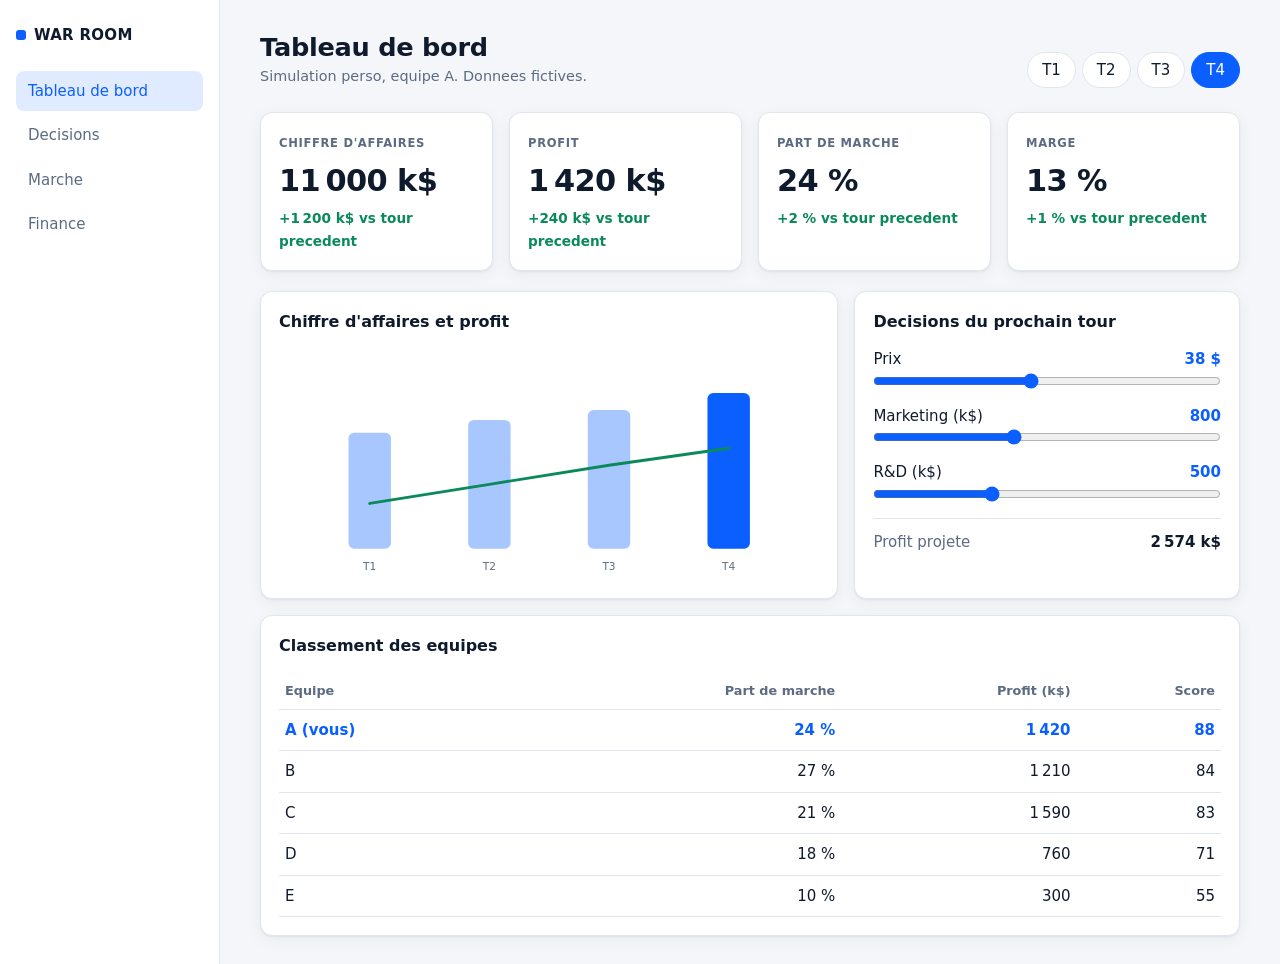
==== war-room/index.html @ fcb9ba8d "feat: add war-room personal dashboard (Capsim-style, no dependencies) Co-Authored-By: Claude Sonnet " ====
<!doctype html>
<html lang="fr">
<head>
<meta charset="utf-8">
<meta name="viewport" content="width=device-width,initial-scale=1">
<title>War Room</title>
<link rel="stylesheet" href="style.css">
</head>
<body>
<div class="app">
<nav aria-label="Navigation"><div class="logo"><i></i>WAR ROOM</div>
<a href="#" aria-current="page">Tableau de bord</a><a href="#">Decisions</a><a href="#">Marche</a><a href="#">Finance</a></nav>
<main>
<header><div><h1>Tableau de bord</h1><p class="sub">Simulation perso, equipe A. Donnees fictives.</p></div>
<div class="rounds" id="rounds" role="group" aria-label="Tour"></div></header>
<section class="kpis" id="kpis" aria-label="Indicateurs"></section>
<div class="grid">
<section class="card"><h2>Chiffre d'affaires et profit</h2><div id="chart"></div></section>
<section class="card"><h2>Decisions du prochain tour</h2>
<div class="field"><label for="price">Prix</label><output id="o-price"></output><input id="price" type="range" min="20" max="60" value="38"></div>
<div class="field"><label for="mkt">Marketing (k$)</label><output id="o-mkt"></output><input id="mkt" type="range" min="0" max="2000" step="50" value="800"></div>
<div class="field"><label for="rd">R&amp;D (k$)</label><output id="o-rd"></output><input id="rd" type="range" min="0" max="1500" step="50" value="500"></div>
<div class="proj"><span>Profit projete</span><b id="proj"></b></div></section>
</div>
<section class="card wide"><h2>Classement des equipes</h2>
<table><thead><tr><th>Equipe</th><th>Part de marche</th><th>Profit (k$)</th><th>Score</th></tr></thead><tbody id="rank"></tbody></table></section>
</main></div>
<script src="app.js"></script>
</body></html>
---- war-room/style.css ----
:root{--bg:#f4f6f9;--surface:#fff;--ink:#0f1b2d;--muted:#5b6b82;--line:#e1e6ee;--brand:#0b5fff;--brand-ink:#fff;--good:#0a8a5a;--bad:#c93a3a;--warn:#b7791f;--r:12px;--sh:0 1px 2px rgba(15,27,45,.06),0 4px 16px rgba(15,27,45,.05)}
@media(prefers-color-scheme:dark){:root{--bg:#0b121d;--surface:#131d2c;--ink:#e8eef8;--muted:#8fa0b8;--line:#22314a;--brand:#4d8dff;--brand-ink:#06101f;--good:#3ecf94;--bad:#ff7a7a;--warn:#e8b04a;--sh:none}}
*{box-sizing:border-box;margin:0}
body{background:var(--bg);color:var(--ink);font:15px/1.5 system-ui,-apple-system,"Segoe UI",sans-serif}
.app{display:grid;grid-template-columns:220px 1fr;min-height:100vh}
nav{background:var(--surface);border-right:1px solid var(--line);padding:24px 16px;display:flex;flex-direction:column;gap:4px}
.logo{font-weight:700;letter-spacing:.02em;margin-bottom:20px;display:flex;gap:8px;align-items:center}
.logo i{width:10px;height:10px;border-radius:3px;background:var(--brand)}
nav a{padding:9px 12px;border-radius:8px;color:var(--muted);text-decoration:none;font-weight:500}
nav a[aria-current]{background:color-mix(in srgb,var(--brand) 12%,transparent);color:var(--brand)}
nav a:hover{color:var(--ink)}
main{padding:28px clamp(16px,4vw,40px);max-width:1200px;width:100%}
header{display:flex;flex-wrap:wrap;justify-content:space-between;gap:12px;align-items:end;margin-bottom:24px}
h1{font-size:1.6rem;letter-spacing:-.01em}
.sub{color:var(--muted);font-size:.9rem}
.rounds{display:flex;gap:6px}
.rounds button{border:1px solid var(--line);background:var(--surface);color:var(--ink);padding:6px 14px;border-radius:999px;cursor:pointer;font:inherit}
.rounds button[aria-pressed=true]{background:var(--brand);color:var(--brand-ink);border-color:var(--brand)}
:focus-visible{outline:2px solid var(--brand);outline-offset:2px}
.kpis{display:grid;grid-template-columns:repeat(auto-fit,minmax(190px,1fr));gap:16px;margin-bottom:20px}
.card{background:var(--surface);border:1px solid var(--line);border-radius:var(--r);box-shadow:var(--sh);padding:18px}
.kpi small{color:var(--muted);text-transform:uppercase;letter-spacing:.06em;font-size:.72rem;font-weight:600}
.kpi b{display:block;font-size:1.9rem;letter-spacing:-.02em;margin:4px 0;font-variant-numeric:tabular-nums}
.delta{font-size:.85rem;font-weight:600}.up{color:var(--good)}.down{color:var(--bad)}
.grid{display:grid;grid-template-columns:3fr 2fr;gap:16px}
h2{font-size:1rem;margin-bottom:14px}
svg{width:100%;height:auto;display:block}
.lbl{fill:var(--muted);font-size:11px}
.field{display:grid;grid-template-columns:1fr auto;gap:2px 12px;margin-bottom:16px}
.field label{font-weight:500}.field output{font-variant-numeric:tabular-nums;color:var(--brand);font-weight:600}
.field input{grid-column:1/-1;width:100%;accent-color:var(--brand)}
.proj{border-top:1px solid var(--line);padding-top:12px;display:flex;justify-content:space-between;color:var(--muted)}
.proj b{color:var(--ink)}
table{width:100%;border-collapse:collapse;font-variant-numeric:tabular-nums}
th,td{text-align:right;padding:9px 6px;border-bottom:1px solid var(--line)}
th:first-child,td:first-child{text-align:left}th{color:var(--muted);font-weight:600;font-size:.8rem}
tr.me td{font-weight:700;color:var(--brand)}
.wide{margin-top:16px}
@media(max-width:860px){.app{grid-template-columns:1fr}nav{flex-direction:row;overflow-x:auto;border-right:0;border-bottom:1px solid var(--line);padding:12px 16px}.logo{margin:0 12px 0 0}.grid{grid-template-columns:1fr}}
@media(prefers-reduced-motion:no-preference){.kpi b,.card{transition:all .2s}}
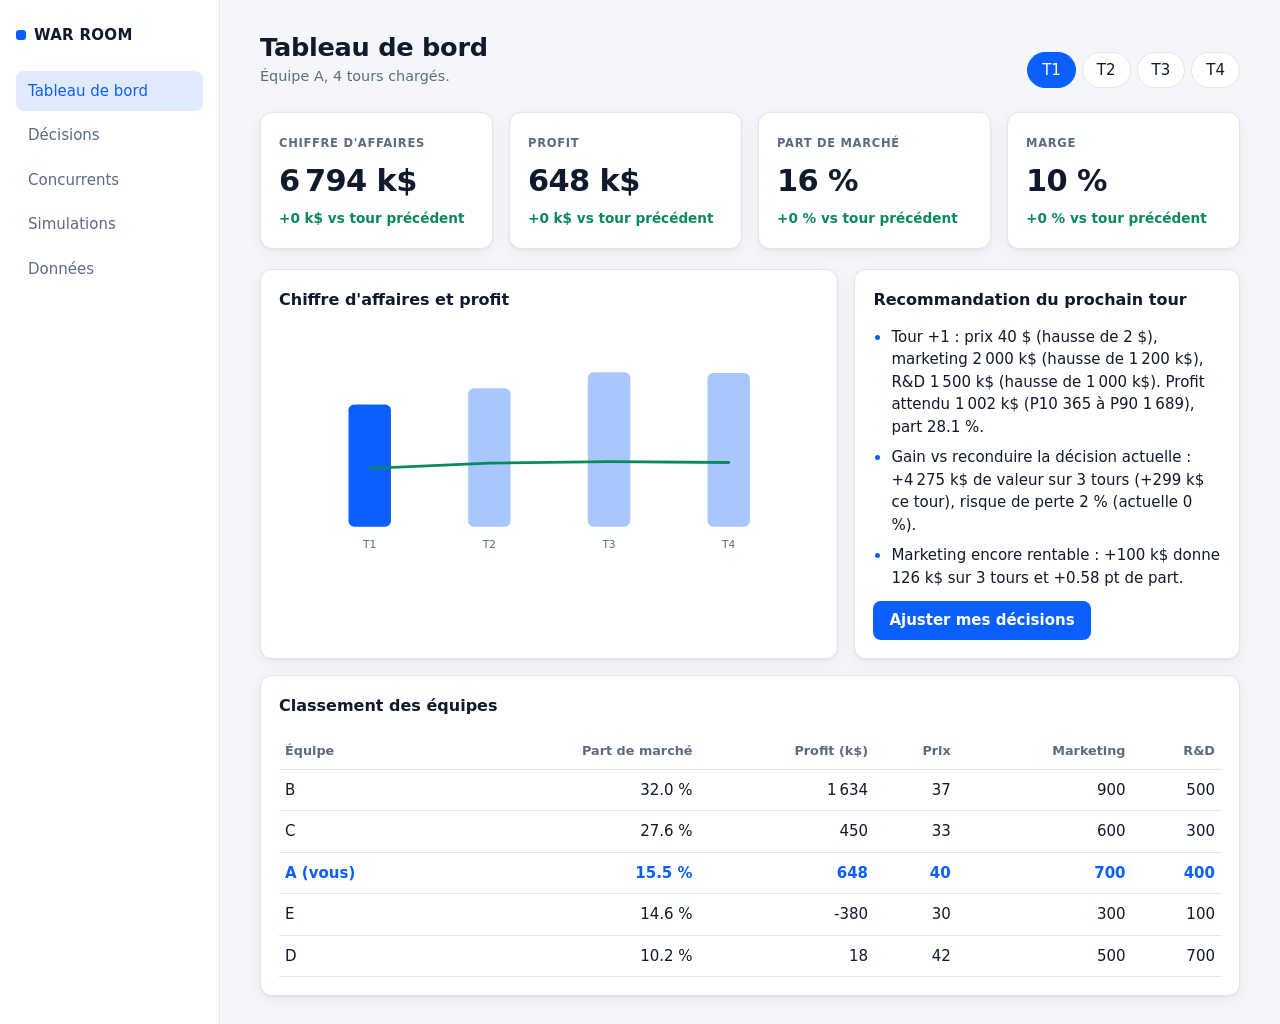
==== commit f9941086: "feat: war-room v2 with calibrated model, Monte-Carlo, multi-round optimizer, competitor forecasts, d" ====
--- a/war-room/index.html
+++ b/war-room/index.html
@@ -8,22 +8,64 @@
 </head>
 <body>
 <div class="app">
-<nav aria-label="Navigation"><div class="logo"><i></i>WAR ROOM</div>
-<a href="#" aria-current="page">Tableau de bord</a><a href="#">Decisions</a><a href="#">Marche</a><a href="#">Finance</a></nav>
+<nav aria-label="Navigation" id="nav"><div class="logo"><i></i>WAR ROOM</div>
+<a href="#dash" data-v="dash">Tableau de bord</a><a href="#dec" data-v="dec">Décisions</a><a href="#mkt" data-v="mkt">Concurrents</a><a href="#sim" data-v="sim">Simulations</a><a href="#data" data-v="data">Données</a></nav>
 <main>
-<header><div><h1>Tableau de bord</h1><p class="sub">Simulation perso, equipe A. Donnees fictives.</p></div>
+<header><div><h1 id="title">Tableau de bord</h1><p class="sub" id="sub"></p></div>
 <div class="rounds" id="rounds" role="group" aria-label="Tour"></div></header>
+
+<div id="v-dash">
 <section class="kpis" id="kpis" aria-label="Indicateurs"></section>
 <div class="grid">
 <section class="card"><h2>Chiffre d'affaires et profit</h2><div id="chart"></div></section>
-<section class="card"><h2>Decisions du prochain tour</h2>
-<div class="field"><label for="price">Prix</label><output id="o-price"></output><input id="price" type="range" min="20" max="60" value="38"></div>
-<div class="field"><label for="mkt">Marketing (k$)</label><output id="o-mkt"></output><input id="mkt" type="range" min="0" max="2000" step="50" value="800"></div>
-<div class="field"><label for="rd">R&amp;D (k$)</label><output id="o-rd"></output><input id="rd" type="range" min="0" max="1500" step="50" value="500"></div>
-<div class="proj"><span>Profit projete</span><b id="proj"></b></div></section>
+<section class="card"><h2>Recommandation du prochain tour</h2><ul class="advice" id="adv-short"></ul><button class="btn" data-go="dec">Ajuster mes décisions</button></section>
 </div>
-<section class="card wide"><h2>Classement des equipes</h2>
-<table><thead><tr><th>Equipe</th><th>Part de marche</th><th>Profit (k$)</th><th>Score</th></tr></thead><tbody id="rank"></tbody></table></section>
+<section class="card wide"><h2>Classement des équipes</h2>
+<table><thead><tr><th>Équipe</th><th>Part de marché</th><th>Profit (k$)</th><th>Prix</th><th>Marketing</th><th>R&amp;D</th></tr></thead><tbody id="rank"></tbody></table></section>
+</div>
+
+<div id="v-dec" hidden>
+<div class="grid">
+<section class="card"><h2>Décisions du prochain tour</h2>
+<div class="field"><label for="price">Prix</label><output id="o-price"></output><input id="price" type="range" min="20" max="60" step="0.5"></div>
+<div class="field"><label for="mkt">Marketing (k$)</label><output id="o-mkt"></output><input id="mkt" type="range" min="0" max="2000" step="50"></div>
+<div class="field"><label for="rd">R&amp;D (k$)</label><output id="o-rd"></output><input id="rd" type="range" min="0" max="1500" step="50"></div>
+<div class="row"><button class="btn" id="apply">Appliquer la recommandation</button><button class="btn ghost" id="hold">Reconduire le tour passé</button></div>
+<div class="proj"><span>Profit projeté (moyenne)</span><b id="proj"></b></div>
+<div class="proj"><span>Fourchette P10 à P90</span><b id="range"></b></div>
+<div class="proj"><span>Part de marché / risque de perte</span><b id="pshare"></b></div></section>
+<section class="card"><h2>Distribution du profit (1 500 simulations)</h2><div id="hist"></div>
+<table class="cmp"><thead><tr><th></th><th>Reconduire</th><th>Recommandé</th><th>Votre choix</th></tr></thead><tbody id="cmp"></tbody></table></section>
+</div>
+<section class="card wide"><h2>Pourquoi cette recommandation</h2><ul class="advice" id="adv"></ul></section>
+</div>
+
+<div id="v-mkt" hidden>
+<div class="row ctl"><label for="aggr">Agressivité des concurrents</label><input id="aggr" type="range" min="-1" max="1" step="0.25" value="0"><output id="o-aggr"></output></div>
+<section class="card"><h2>Mouvements anticipés au prochain tour</h2>
+<table><thead><tr><th>Équipe</th><th>Prix prévu</th><th>Marketing</th><th>R&amp;D</th><th>Part prévue</th><th>Variation</th></tr></thead><tbody id="fc"></tbody></table></section>
+<section class="card wide"><h2>Matrice de réaction : votre profit selon les prix</h2>
+<div class="row ctl"><label for="rival">Concurrent</label><select id="rival"></select></div>
+<p class="sub">Lignes : votre prix recommandé +/- $. Colonnes : prix du concurrent +/- $ par rapport à sa prévision.</p><div id="matrix"></div></section>
+</div>
+
+<div id="v-sim" hidden>
+<div class="row ctl"><label for="obj">Objectif</label><select id="obj"><option value="prudent">Prudent (profit moins risque)</option><option value="profit">Profit moyen max</option><option value="share">Part de marché max</option></select>
+<label for="hz">Tours</label><select id="hz"><option>1</option><option>2</option><option selected>3</option><option>4</option><option>5</option></select></div>
+<section class="card"><h2>Plan optimisé tour par tour</h2>
+<table><thead><tr><th>Tour</th><th>Prix</th><th>Marketing</th><th>R&amp;D</th><th>Profit moyen</th><th>P10 à P90</th><th>Part</th><th>Risque</th></tr></thead><tbody id="plan"></tbody></table></section>
+<section class="card wide"><h2>Sensibilité et analyse du tour sélectionné</h2><div class="row ctl"><label for="pk">Tour</label><select id="pk"></select></div><ul class="advice" id="adv2"></ul></section>
+</div>
+
+<div id="v-data" hidden>
+<section class="card"><h2>Vos données</h2>
+<p class="sub">Collez du JSON ou du CSV (colonnes : round,team,price,mkt,rd,rev,profit,share). Une ligne par équipe et par tour.</p>
+<textarea id="raw" rows="10" spellcheck="false" aria-label="Données"></textarea>
+<div class="row"><label for="me">Votre équipe</label><input id="me" size="6"><button class="btn" id="load">Appliquer</button><button class="btn ghost" id="demo">Exemple</button><button class="btn ghost" id="export">Exporter</button></div>
+<p class="sub" id="msg"></p></section>
+<section class="card wide"><h2>Hypothèses du modèle</h2><div id="params"></div><p class="sub" id="fitinfo"></p></section>
+</div>
 </main></div>
+<script src="model.js"></script>
 <script src="app.js"></script>
 </body></html>
--- a/war-room/style.css
+++ b/war-room/style.css
@@ -38,3 +38,17 @@
 .wide{margin-top:16px}
 @media(max-width:860px){.app{grid-template-columns:1fr}nav{flex-direction:row;overflow-x:auto;border-right:0;border-bottom:1px solid var(--line);padding:12px 16px}.logo{margin:0 12px 0 0}.grid{grid-template-columns:1fr}}
 @media(prefers-reduced-motion:no-preference){.kpi b,.card{transition:all .2s}}
+[hidden]{display:none!important}
+nav a.on{background:color-mix(in srgb,var(--brand) 12%,transparent);color:var(--brand)}
+.row{display:flex;flex-wrap:wrap;gap:10px;align-items:center;margin:12px 0}.ctl{margin-top:0}
+.btn{border:0;background:var(--brand);color:var(--brand-ink);padding:8px 16px;border-radius:8px;font:inherit;font-weight:600;cursor:pointer}
+.btn.ghost{background:transparent;color:var(--brand);border:1px solid var(--line)}
+select,input[type=text],input:not([type]),textarea{background:var(--surface);color:var(--ink);border:1px solid var(--line);border-radius:8px;padding:7px 10px;font:inherit}
+textarea{width:100%;font:12px/1.4 ui-monospace,Menlo,monospace}
+.advice{padding-left:18px;display:grid;gap:8px;margin-bottom:12px}.advice li::marker{color:var(--brand)}
+.grid>.card{min-width:0}section.card{margin-bottom:0}
+.cmp{margin-top:12px;font-size:.9rem}
+.heat td{text-align:center}.heat td.c{font-weight:600}
+.badge{display:inline-block;padding:1px 8px;border-radius:999px;font-size:.75rem;font-weight:600;background:color-mix(in srgb,var(--warn) 18%,transparent);color:var(--warn)}
+.par{display:grid;grid-template-columns:repeat(auto-fit,minmax(200px,1fr));gap:4px 20px}
+.par .field{margin-bottom:8px}
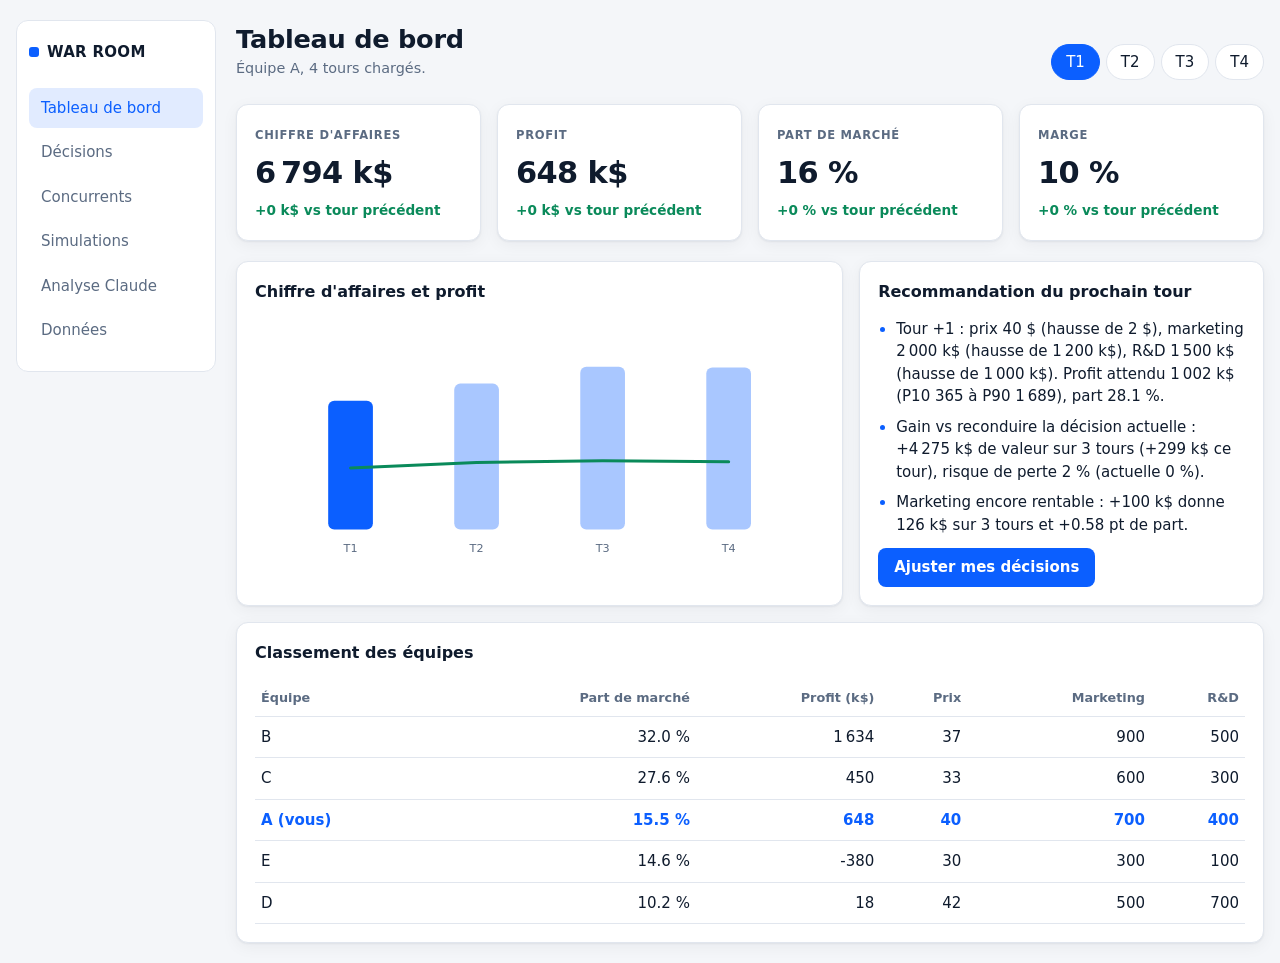
==== commit 51de3887: "feat: war-room artifact build (db persistence, Claude advisor, robustness tests, round append, expor" ====
--- a/war-room/index.html
+++ b/war-room/index.html
@@ -9,7 +9,7 @@
 <body>
 <div class="app">
 <nav aria-label="Navigation" id="nav"><div class="logo"><i></i>WAR ROOM</div>
-<a href="#dash" data-v="dash">Tableau de bord</a><a href="#dec" data-v="dec">Décisions</a><a href="#mkt" data-v="mkt">Concurrents</a><a href="#sim" data-v="sim">Simulations</a><a href="#data" data-v="data">Données</a></nav>
+<a href="#dash" data-v="dash">Tableau de bord</a><a href="#dec" data-v="dec">Décisions</a><a href="#mkt" data-v="mkt">Concurrents</a><a href="#sim" data-v="sim">Simulations</a><a href="#ai" data-v="ai">Analyse Claude</a><a href="#data" data-v="data">Données</a></nav>
 <main>
 <header><div><h1 id="title">Tableau de bord</h1><p class="sub" id="sub"></p></div>
 <div class="rounds" id="rounds" role="group" aria-label="Tour"></div></header>
@@ -54,8 +54,14 @@
 <label for="hz">Tours</label><select id="hz"><option>1</option><option>2</option><option selected>3</option><option>4</option><option>5</option></select></div>
 <section class="card"><h2>Plan optimisé tour par tour</h2>
 <table><thead><tr><th>Tour</th><th>Prix</th><th>Marketing</th><th>R&amp;D</th><th>Profit moyen</th><th>P10 à P90</th><th>Part</th><th>Risque</th></tr></thead><tbody id="plan"></tbody></table></section>
+<section class="card wide"><h2>Robustesse du plan</h2><p class="sub">Compare les objectifs et teste la décision recommandée si les concurrents se durcissent ou se relâchent.</p><div class="row"><button class="btn" id="rob-go">Lancer le test</button><button class="btn ghost" id="dlplan">Exporter le plan</button></div><div id="rob"></div></section>
 <section class="card wide"><h2>Sensibilité et analyse du tour sélectionné</h2><div class="row ctl"><label for="pk">Tour</label><select id="pk"></select></div><ul class="advice" id="adv2"></ul></section>
 </div>
+
+<div id="v-ai" hidden>
+<section class="card"><h2>Matériel et consignes</h2><p class="sub">Règles du simulateur, brief du tour, rapports de marché : Claude les lit avec vos résultats chiffrés. Enregistré avec vos données.</p><textarea id="notes" rows="8" aria-label="Matériel"></textarea></section>
+<section class="card wide"><h2>Conseiller</h2><div class="row"><button class="btn" data-ai="plan">Analyser le plan</button><button class="btn ghost" data-ai="challenge">Challenger mes hypothèses</button><button class="btn ghost" data-ai="rivals">Anticiper les concurrents</button></div>
+<div class="row"><label for="q">Question</label><input id="q" size="42"><button class="btn" data-ai="ask">Demander</button></div><p class="sub" id="ai-status"></p><div class="ai-out" id="ai-out" aria-live="polite"></div></section></div>
 
 <div id="v-data" hidden>
 <section class="card"><h2>Vos données</h2>
@@ -63,6 +69,7 @@
 <textarea id="raw" rows="10" spellcheck="false" aria-label="Données"></textarea>
 <div class="row"><label for="me">Votre équipe</label><input id="me" size="6"><button class="btn" id="load">Appliquer</button><button class="btn ghost" id="demo">Exemple</button><button class="btn ghost" id="export">Exporter</button></div>
 <p class="sub" id="msg"></p></section>
+<section class="card wide"><h2>Ajouter le tour qui vient de se jouer</h2><p class="sub">Une ligne par équipe : team,price,mkt,rd,rev,profit,share (avec l'en-tête). Le modèle se recalibre.</p><textarea id="nr" rows="5" spellcheck="false" aria-label="Nouveau tour"></textarea><div class="row"><button class="btn" id="addround">Ajouter le tour</button><button class="btn ghost" id="dldata">Télécharger les données</button></div></section>
 <section class="card wide"><h2>Hypothèses du modèle</h2><div id="params"></div><p class="sub" id="fitinfo"></p></section>
 </div>
 </main></div>
--- a/war-room/style.css
+++ b/war-room/style.css
@@ -1,15 +1,18 @@
-:root{--bg:#f4f6f9;--surface:#fff;--ink:#0f1b2d;--muted:#5b6b82;--line:#e1e6ee;--brand:#0b5fff;--brand-ink:#fff;--good:#0a8a5a;--bad:#c93a3a;--warn:#b7791f;--r:12px;--sh:0 1px 2px rgba(15,27,45,.06),0 4px 16px rgba(15,27,45,.05)}
-@media(prefers-color-scheme:dark){:root{--bg:#0b121d;--surface:#131d2c;--ink:#e8eef8;--muted:#8fa0b8;--line:#22314a;--brand:#4d8dff;--brand-ink:#06101f;--good:#3ecf94;--bad:#ff7a7a;--warn:#e8b04a;--sh:none}}
+:root{--font:Inter,system-ui,-apple-system,"Segoe UI",sans-serif;--font-h:"Space Grotesk",Inter,system-ui,sans-serif;--bg:#f4f6f9;--surface:#fff;--ink:#0f1b2d;--muted:#5b6b82;--line:#e1e6ee;--brand:#0b5fff;--brand-ink:#fff;--good:#0a8a5a;--bad:#c93a3a;--warn:#b7791f;--r:12px;--sh:0 1px 2px rgba(15,27,45,.06),0 4px 16px rgba(15,27,45,.05)}
+@media(prefers-color-scheme:dark){:root:not([data-theme="light"]){--bg:#0b121d;--surface:#131d2c;--ink:#e8eef8;--muted:#8fa0b8;--line:#22314a;--brand:#4d8dff;--brand-ink:#06101f;--good:#3ecf94;--bad:#ff7a7a;--warn:#e8b04a;--sh:none;color-scheme:dark}}
+:root[data-theme="dark"]{--bg:#0b121d;--surface:#131d2c;--ink:#e8eef8;--muted:#8fa0b8;--line:#22314a;--brand:#4d8dff;--brand-ink:#06101f;--good:#3ecf94;--bad:#ff7a7a;--warn:#e8b04a;--sh:none;color-scheme:dark}
 *{box-sizing:border-box;margin:0}
-body{background:var(--bg);color:var(--ink);font:15px/1.5 system-ui,-apple-system,"Segoe UI",sans-serif}
-.app{display:grid;grid-template-columns:220px 1fr;min-height:100vh}
-nav{background:var(--surface);border-right:1px solid var(--line);padding:24px 16px;display:flex;flex-direction:column;gap:4px}
+body{background:var(--bg);color:var(--ink);font:15px/1.5 var(--font);padding-block:20px;padding-left:max(16px,env(safe-area-inset-left,0px));padding-right:max(16px,env(safe-area-inset-right,0px))}
+h1,h2,.logo,.kpi b{font-family:var(--font-h)}
+.ai-out{white-space:pre-wrap;line-height:1.65;margin-top:8px}.ai-out:empty{display:none}
+.app{display:grid;grid-template-columns:200px minmax(0,1fr);gap:20px;max-width:1280px;margin:0 auto}
+nav{background:var(--surface);border:1px solid var(--line);border-radius:var(--r);align-self:start;position:sticky;top:20px;padding:20px 12px;display:flex;flex-direction:column;gap:4px}
 .logo{font-weight:700;letter-spacing:.02em;margin-bottom:20px;display:flex;gap:8px;align-items:center}
 .logo i{width:10px;height:10px;border-radius:3px;background:var(--brand)}
 nav a{padding:9px 12px;border-radius:8px;color:var(--muted);text-decoration:none;font-weight:500}
 nav a[aria-current]{background:color-mix(in srgb,var(--brand) 12%,transparent);color:var(--brand)}
 nav a:hover{color:var(--ink)}
-main{padding:28px clamp(16px,4vw,40px);max-width:1200px;width:100%}
+main{min-width:0;width:100%}
 header{display:flex;flex-wrap:wrap;justify-content:space-between;gap:12px;align-items:end;margin-bottom:24px}
 h1{font-size:1.6rem;letter-spacing:-.01em}
 .sub{color:var(--muted);font-size:.9rem}
@@ -36,7 +39,7 @@
 th:first-child,td:first-child{text-align:left}th{color:var(--muted);font-weight:600;font-size:.8rem}
 tr.me td{font-weight:700;color:var(--brand)}
 .wide{margin-top:16px}
-@media(max-width:860px){.app{grid-template-columns:1fr}nav{flex-direction:row;overflow-x:auto;border-right:0;border-bottom:1px solid var(--line);padding:12px 16px}.logo{margin:0 12px 0 0}.grid{grid-template-columns:1fr}}
+@media(max-width:860px){.app{grid-template-columns:minmax(0,1fr)}.kpi b{font-size:1.5rem}table{display:block;overflow-x:auto}nav{flex-direction:row;overflow-x:auto;position:static;padding:10px 12px}nav a{white-space:nowrap}.logo{margin:0 12px 0 0}.grid{grid-template-columns:1fr}}
 @media(prefers-reduced-motion:no-preference){.kpi b,.card{transition:all .2s}}
 [hidden]{display:none!important}
 nav a.on{background:color-mix(in srgb,var(--brand) 12%,transparent);color:var(--brand)}
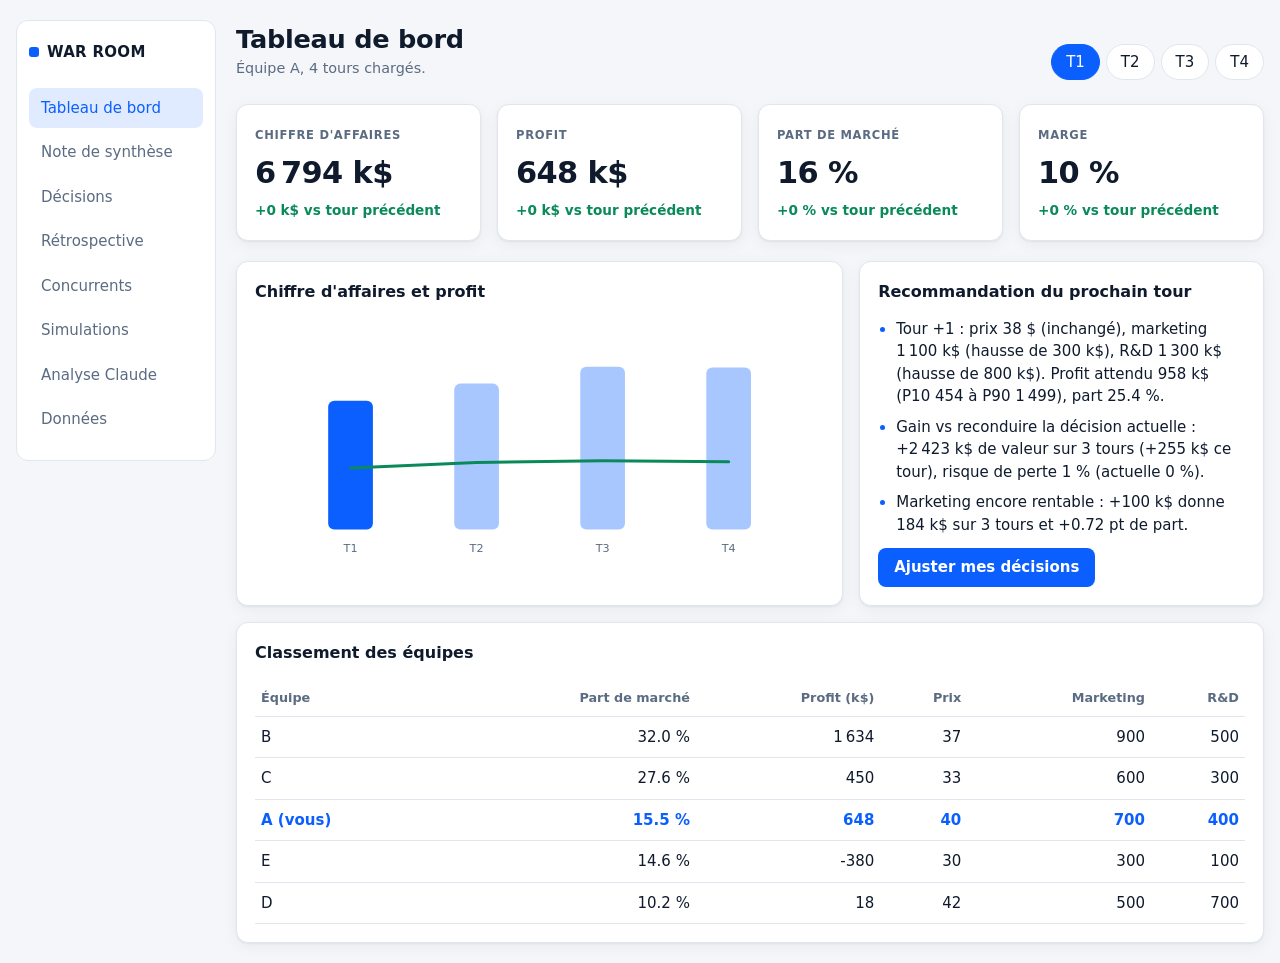
==== commit b7717139: "feat: war-room consulting-grade advisor (retrospective, strategic options, reaction rules, lever cur" ====
--- a/war-room/index.html
+++ b/war-room/index.html
@@ -9,7 +9,7 @@
 <body>
 <div class="app">
 <nav aria-label="Navigation" id="nav"><div class="logo"><i></i>WAR ROOM</div>
-<a href="#dash" data-v="dash">Tableau de bord</a><a href="#dec" data-v="dec">Décisions</a><a href="#mkt" data-v="mkt">Concurrents</a><a href="#sim" data-v="sim">Simulations</a><a href="#ai" data-v="ai">Analyse Claude</a><a href="#data" data-v="data">Données</a></nav>
+<a href="#dash" data-v="dash">Tableau de bord</a><a href="#brief" data-v="brief">Note de synthèse</a><a href="#dec" data-v="dec">Décisions</a><a href="#retro" data-v="retro">Rétrospective</a><a href="#mkt" data-v="mkt">Concurrents</a><a href="#sim" data-v="sim">Simulations</a><a href="#ai" data-v="ai">Analyse Claude</a><a href="#data" data-v="data">Données</a></nav>
 <main>
 <header><div><h1 id="title">Tableau de bord</h1><p class="sub" id="sub"></p></div>
 <div class="rounds" id="rounds" role="group" aria-label="Tour"></div></header>
@@ -24,6 +24,10 @@
 <table><thead><tr><th>Équipe</th><th>Part de marché</th><th>Profit (k$)</th><th>Prix</th><th>Marketing</th><th>R&amp;D</th></tr></thead><tbody id="rank"></tbody></table></section>
 </div>
 
+<div id="v-brief" hidden><div class="row ctl"><button class="btn" id="dlbrief">Exporter la note (Markdown)</button><span class="sub">Structure : réponse, situation, constats, options, plan, réactions, risques, corrections.</span></div><div id="brief"></div></div>
+
+<div id="v-retro" hidden><div id="retro"></div></div>
+
 <div id="v-dec" hidden>
 <div class="grid">
 <section class="card"><h2>Décisions du prochain tour</h2>
@@ -37,6 +41,7 @@
 <section class="card"><h2>Distribution du profit (1 500 simulations)</h2><div id="hist"></div>
 <table class="cmp"><thead><tr><th></th><th>Reconduire</th><th>Recommandé</th><th>Votre choix</th></tr></thead><tbody id="cmp"></tbody></table></section>
 </div>
+<section class="card wide"><h2>Courbes de réponse par levier</h2><p class="sub">Valeur sur 3 tours (trait plein), profit du tour (pointillé), fourchette P10 à P90 (zone grisée), zone quasi-optimale (bande bleue), votre curseur (trait vertical). Les autres leviers restent à vos valeurs et le budget marketing + R&amp;D borne chaque courbe.</p><div class="curves" id="curves"></div></section>
 <section class="card wide"><h2>Pourquoi cette recommandation</h2><ul class="advice" id="adv"></ul></section>
 </div>
 
@@ -44,6 +49,7 @@
 <div class="row ctl"><label for="aggr">Agressivité des concurrents</label><input id="aggr" type="range" min="-1" max="1" step="0.25" value="0"><output id="o-aggr"></output></div>
 <section class="card"><h2>Mouvements anticipés au prochain tour</h2>
 <table><thead><tr><th>Équipe</th><th>Prix prévu</th><th>Marketing</th><th>R&amp;D</th><th>Part prévue</th><th>Variation</th></tr></thead><tbody id="fc"></tbody></table></section>
+<section class="card wide"><h2>Règles de réaction</h2><p class="sub">Notre meilleur prix selon le prix du concurrent choisi, à marketing et R&amp;D recommandés.</p><div id="rules"></div></section>
 <section class="card wide"><h2>Matrice de réaction : votre profit selon les prix</h2>
 <div class="row ctl"><label for="rival">Concurrent</label><select id="rival"></select></div>
 <p class="sub">Lignes : votre prix recommandé +/- $. Colonnes : prix du concurrent +/- $ par rapport à sa prévision.</p><div id="matrix"></div></section>
@@ -60,7 +66,7 @@
 
 <div id="v-ai" hidden>
 <section class="card"><h2>Matériel et consignes</h2><p class="sub">Règles du simulateur, brief du tour, rapports de marché : Claude les lit avec vos résultats chiffrés. Enregistré avec vos données.</p><textarea id="notes" rows="8" aria-label="Matériel"></textarea></section>
-<section class="card wide"><h2>Conseiller</h2><div class="row"><button class="btn" data-ai="plan">Analyser le plan</button><button class="btn ghost" data-ai="challenge">Challenger mes hypothèses</button><button class="btn ghost" data-ai="rivals">Anticiper les concurrents</button></div>
+<section class="card wide"><h2>Conseiller</h2><div class="row"><button class="btn" data-ai="plan">Analyser le plan</button><button class="btn ghost" data-ai="challenge">Challenger mes hypothèses</button><button class="btn ghost" data-ai="rivals">Anticiper les concurrents</button><button class="btn ghost" data-ai="retro">Post-mortem des tours</button></div>
 <div class="row"><label for="q">Question</label><input id="q" size="42"><button class="btn" data-ai="ask">Demander</button></div><p class="sub" id="ai-status"></p><div class="ai-out" id="ai-out" aria-live="polite"></div></section></div>
 
 <div id="v-data" hidden>
--- a/war-room/style.css
+++ b/war-room/style.css
@@ -55,3 +55,10 @@
 .badge{display:inline-block;padding:1px 8px;border-radius:999px;font-size:.75rem;font-weight:600;background:color-mix(in srgb,var(--warn) 18%,transparent);color:var(--warn)}
 .par{display:grid;grid-template-columns:repeat(auto-fit,minmax(200px,1fr));gap:4px 20px}
 .par .field{margin-bottom:8px}
+
+.curves{display:grid;grid-template-columns:repeat(auto-fit,minmax(260px,1fr));gap:16px}.curves h3{font-size:.9rem;margin-bottom:4px}.curves p{font-size:.8rem;margin-top:4px}
+.memo .card{margin-bottom:16px}.memo h2{font-size:1.05rem}.memo li{margin-bottom:6px}.memo .tw{overflow-x:auto}
+.ans{border-left:4px solid var(--brand)}.ans li{font-size:1.02rem}
+.rec{color:var(--good);font-weight:700}.pill{display:inline-block;padding:1px 9px;border-radius:999px;font-size:.72rem;font-weight:700;background:color-mix(in srgb,var(--good) 16%,transparent);color:var(--good);margin-left:6px}
+.smalls{display:grid;grid-template-columns:repeat(auto-fit,minmax(min(100%,420px),1fr));gap:16px;margin-bottom:16px}
+.ln1{stroke:var(--brand)}.ln2{stroke:var(--good)}
